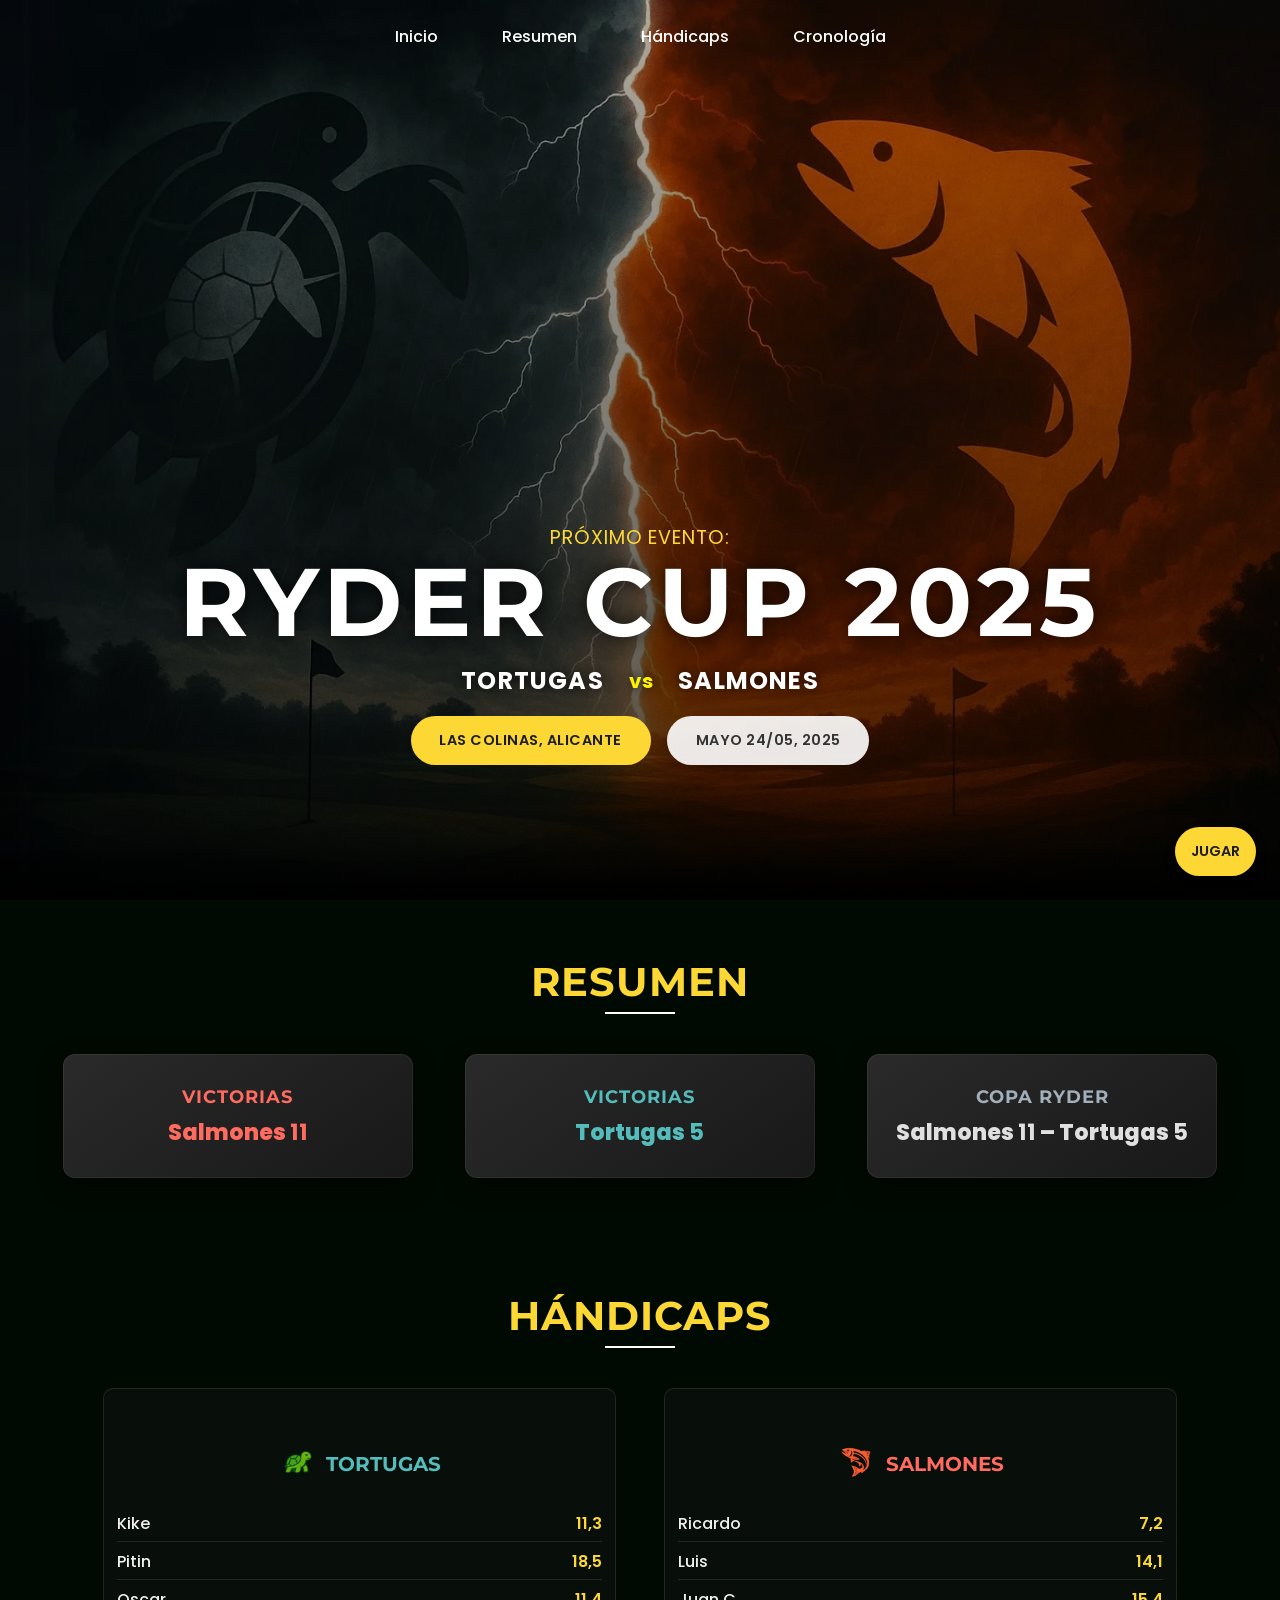
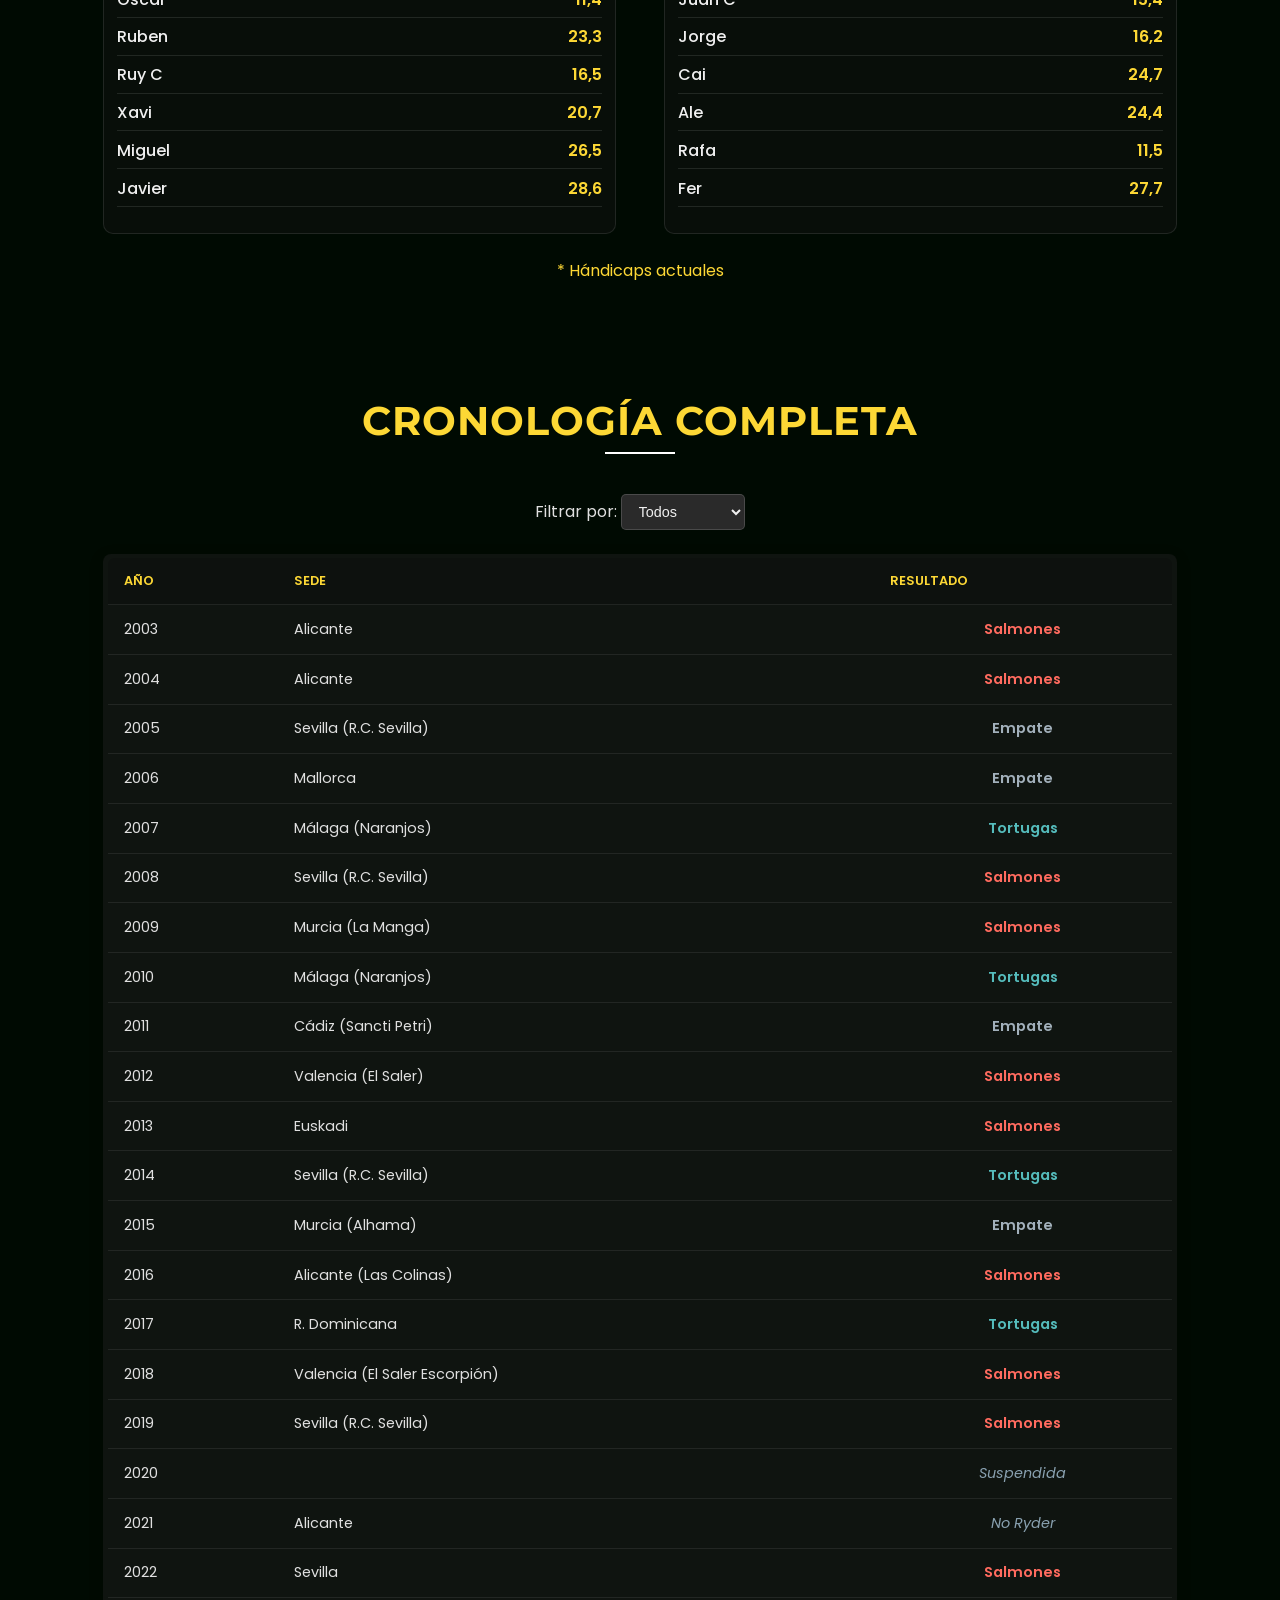
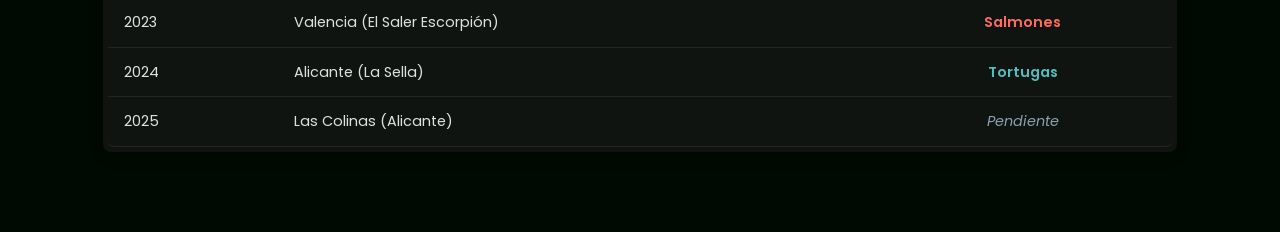
==== index.html @ e22066de "2" ====
<!DOCTYPE html>
<html lang="es">
<head>
  <meta charset="UTF-8" />
  <meta name="viewport" content="width=device-width, initial-scale=1" />
  <title>XX Ryder Cup: Tortugas vs Salmones</title>
  <link href="https://fonts.googleapis.com/css2?family=Montserrat:wght@400;600;800&family=Poppins:wght@300;500&display=swap" rel="stylesheet"/>
  <link rel="stylesheet" href="style.css" />
  <!-- favicon normal -->
<link rel="icon" href="./app/logocomp.webp" type="image/png" />
  <!-- favicon retina -->
  <link rel="apple-touch-icon" sizes="180x180" href="./app/logocomp.webp">
  <link rel="icon" type="image/png" sizes="32x32" href="./app/logocomp.webp">
  <link rel="icon" type="image/png" sizes="16x16" href="./app/logocomp.webp">
  <link rel="manifest" href="/site.webmanifest">
  <link rel="mask-icon" href="/safari-pinned-tab.svg" color="#5bbad5">
  <meta name="msapplication-TileColor" content="#da532c">
  <meta name="theme-color" content="#ffffff">
</head>
<body>

  <!-- Navegación -->
  <nav class="site-nav transparent">
    <ul>
      <li><a href="#hero">Inicio</a></li>
      <li><a href="#summary">Resumen</a></li>
      <li><a href="#hcp">Hándicaps</a></li>
      <li><a href="#timeline">Cronología</a></li>
    </ul>
  </nav>

  <!-- Hero: Próximo Evento -->
  <section id="hero" class="hero bg-versus">
    <div class="hero-content">

      <p class="subtitle">
        Próximo evento:
      </p>
      <h1 class="hero-title">Ryder Cup 2025</h1>
      <p class="subtitle">
        <span class="team-label tortuga">
          Tortugas
        </span>
        <span class="vs">vs</span>
        <span class="team-label salmon">
          Salmones
        </span>
      </p>
            <div class="hero-buttons">
        <a  class="btn location">Las Colinas, Alicante</a>
        <a  class="btn date-btn">Mayo 24/05, 2025</a>
      </div>

    </div>
  </section>

  <main>
    <!-- Resumen -->
    <section id="summary" class="panel reveal">
      <div class="container">
        <h2>Resumen</h2>
        <div class="grid-4">
          <div class="card salmon">
            <h3>Victorias</h3>
            <p>Salmones <strong>11</strong></p>
          </div>
          <div class="card tortuga">
            <h3>Victorias</h3>
            <p>Tortugas <strong>5</strong></p>
          </div>
          <div class="card neutral">
            <h3>Copa Ryder</h3>
            <p>Salmones <strong>11</strong> – Tortugas <strong>5</strong></p>
          </div>
        </div>
      </div>
    </section>

   <!-- Hándicaps -->
<section id="hcp" class="panel reveal">
  <div class="container">
    <h2>Hándicaps</h2>
    <div class="hero-columns">
      
      <!-- Columna Tortugas -->
      <div class="column">
        <div class="team-header">
      
          <img src="tortuga.webp" alt="Tortugas" class="team-icon" />
          <h3 class="team-name tortuga">Tortugas</h3>
      
        </div>
        <ul>
          <li><span>Kike</span><span>11,3</span></li>
          <li><span>Pitin</span><span>18,5</span></li>
          <li><span>Oscar</span><span>11,4</span></li>
          <li><span>Ruben</span><span>23,3</span></li>
          <li><span>Ruy C</span><span>16,5</span></li>
          <li><span>Xavi</span><span>20,7</span></li>
          <li><span>Miguel</span><span>26,5</span></li>
          <li><span>Javier</span><span>28,6</span></li>
        </ul>
      </div>

      <!-- Columna Salmones -->
      <div class="column">
        <div class="team-header">
        
          <img src="salmon.webp" alt="Salmones" class="team-icon" />
          <h3 class="team-name salmon">Salmones</h3>
         
        </div>
        <ul>
          <li><span>Ricardo</span><span>7,2</span></li>
          <li><span>Luis</span><span>14,1</span></li>
          <li><span>Juan C</span><span>15,4</span></li>
          <li><span>Jorge</span><span>16,2</span></li>
          <li><span>Cai</span><span>24,7</span></li>
          <li><span>Ale</span><span>24,4</span></li>
          <li><span>Rafa</span><span>11,5</span></li>
          <li><span>Fer</span><span>27,7</span></li>
        </ul>
      </div>

    </div>
    <p class="hcp-note">* Hándicaps actuales</p>
  </div>
</section>


    <!-- Cronología -->
    <section id="timeline" class="panel reveal">
      <div class="container">
        <h2>Cronología Completa</h2>
        <div class="filter">
          <label>Filtrar por:
            <select id="filterSelect">
              <option value="all">Todos</option>
              <option value="Salmones">Salmones</option>
              <option value="Tortugas">Tortugas</option>
              <option value="Empate">Empate</option>
              <option value="Suspendida">Suspendida</option>
              <option value="No Ryder">No Ryder</option>
            </select>
          </label>
        </div>
        <div class="table-wrapper">
          <table>
            <thead>
              <tr><th>Año</th><th>Sede</th><th>Resultado</th></tr>
            </thead>
            <tbody>
              <tr data-resultado="Salmones"><td data-label="Año">2003</td><td data-label="Sede">Alicante</td><td data-label="Resultado" class="resultado-salmones">Salmones</td></tr>
              <tr data-resultado="Salmones"><td data-label="Año">2004</td><td data-label="Sede">Alicante</td><td data-label="Resultado" class="resultado-salmones">Salmones</td></tr>
              <tr data-resultado="Empate"><td data-label="Año">2005</td><td data-label="Sede">Sevilla (R.C. Sevilla)</td><td data-label="Resultado" class="resultado-empate">Empate</td></tr>
              <tr data-resultado="Empate"><td data-label="Año">2006</td><td data-label="Sede">Mallorca</td><td data-label="Resultado" class="resultado-empate">Empate</td></tr>
              <tr data-resultado="Tortugas"><td data-label="Año">2007</td><td data-label="Sede">Málaga (Naranjos)</td><td data-label="Resultado" class="resultado-tortugas">Tortugas</td></tr>
              <tr data-resultado="Salmones"><td data-label="Año">2008</td><td data-label="Sede">Sevilla (R.C. Sevilla)</td><td data-label="Resultado" class="resultado-salmones">Salmones</td></tr>
              <tr data-resultado="Salmones"><td data-label="Año">2009</td><td data-label="Sede">Murcia (La Manga)</td><td data-label="Resultado" class="resultado-salmones">Salmones</td></tr>
              <tr data-resultado="Tortugas"><td data-label="Año">2010</td><td data-label="Sede">Málaga (Naranjos)</td><td data-label="Resultado" class="resultado-tortugas">Tortugas</td></tr>
              <tr data-resultado="Empate"><td data-label="Año">2011</td><td data-label="Sede">Cádiz (Sancti Petri)</td><td data-label="Resultado" class="resultado-empate">Empate</td></tr>
              <tr data-resultado="Salmones"><td data-label="Año">2012</td><td data-label="Sede">Valencia (El Saler)</td><td data-label="Resultado" class="resultado-salmones">Salmones</td></tr>
              <tr data-resultado="Salmones"><td data-label="Año">2013</td><td data-label="Sede">Euskadi</td><td data-label="Resultado" class="resultado-salmones">Salmones</td></tr>
              <tr data-resultado="Tortugas"><td data-label="Año">2014</td><td data-label="Sede">Sevilla (R.C. Sevilla)</td><td data-label="Resultado" class="resultado-tortugas">Tortugas</td></tr>
              <tr data-resultado="Empate"><td data-label="Año">2015</td><td data-label="Sede">Murcia (Alhama)</td><td data-label="Resultado" class="resultado-empate">Empate</td></tr>
              <tr data-resultado="Salmones"><td data-label="Año">2016</td><td data-label="Sede">Alicante (Las Colinas)</td><td data-label="Resultado" class="resultado-salmones">Salmones</td></tr>
              <tr data-resultado="Tortugas"><td data-label="Año">2017</td><td data-label="Sede">R. Dominicana</td><td data-label="Resultado" class="resultado-tortugas">Tortugas</td></tr>
              <tr data-resultado="Salmones"><td data-label="Año">2018</td><td data-label="Sede">Valencia (El Saler Escorpión)</td><td data-label="Resultado" class="resultado-salmones">Salmones</td></tr>
              <tr data-resultado="Salmones"><td data-label="Año">2019</td><td data-label="Sede">Sevilla (R.C. Sevilla)</td><td data-label="Resultado" class="resultado-salmones">Salmones</td></tr>
              <tr data-resultado="Suspendida"><td data-label="Año">2020</td><td data-label="Sede"></td><td data-label="Resultado" class="resultado-suspendida">Suspendida</td></tr>
              <tr data-resultado="No Ryder"><td data-label="Año">2021</td><td data-label="Sede">Alicante</td><td data-label="Resultado" class="resultado-no-ryder">No Ryder</td></tr>
              <tr data-resultado="Salmones"><td data-label="Año">2022</td><td data-label="Sede">Sevilla</td><td data-label="Resultado" class="resultado-salmones">Salmones</td></tr>
              <tr data-resultado="Salmones"><td data-label="Año">2023</td><td data-label="Sede">Valencia (El Saler Escorpión)</td><td data-label="Resultado" class="resultado-salmones">Salmones</td></tr>
              <tr data-resultado="Tortugas"><td data-label="Año">2024</td><td data-label="Sede">Alicante (La Sella)</td><td data-label="Resultado" class="resultado-tortugas">Tortugas</td></tr>
              <tr data-resultado="Pendiente"><td data-label="Año">2025</td><td data-label="Sede">Las Colinas (Alicante)</td><td data-label="Resultado" class="resultado-pendiente"><em>Pendiente</em></td></tr>
            </tbody>
          </table>
        </div>
      </div>
    </section>
  </main>


    <!-- Botón flotante -->
    <a href="./app/index.html" class="floating-btn">Jugar</a>


  <script>
    // Navigation transparency on scroll
    const nav = document.querySelector('.site-nav');
    const heroSection = document.querySelector('#hero');
    let heroHeight = heroSection ? heroSection.offsetHeight : 300;

    function updateNavTransparency() {
      if (heroSection) {
        heroHeight = heroSection.offsetHeight;
      }
      if (window.scrollY > heroHeight * 0.1) {
        nav.classList.remove('transparent');
      } else {
        nav.classList.add('transparent');
      }
    }
    window.addEventListener('scroll', updateNavTransparency);
    window.addEventListener('resize', () => {
      if (heroSection) heroHeight = heroSection.offsetHeight;
      updateNavTransparency();
    });
    document.addEventListener('DOMContentLoaded', updateNavTransparency);

    // Basic Table Filter
    const filterSelect = document.getElementById('filterSelect');
    const tableRows = document.querySelectorAll('#timeline tbody tr');
    if (filterSelect) {
      filterSelect.addEventListener('change', function() {
        const selectedValue = this.value;
        tableRows.forEach(row => {
          const resultadoCell = row.querySelector('td[data-label="Resultado"]');
          if (resultadoCell) {
            const cellText = resultadoCell.textContent.trim();
            if (selectedValue === 'all' || cellText.includes(selectedValue) || (selectedValue === "No Ryder" && cellText === "No Ryder")) {
              row.style.display = '';
            } else {
              row.style.display = 'none';
            }
          }
        });
      });
    }

    // Reveal on scroll (simple version)
    const reveals = document.querySelectorAll('.reveal');
    const revealObserver = new IntersectionObserver((entries) => {
      entries.forEach(entry => {
        if (entry.isIntersecting) {
          entry.target.classList.add('visible');
        }
      });
    }, { threshold: 0.1 });
    reveals.forEach(el => revealObserver.observe(el));
  </script>
</body>
</html>
---- style.css ----
/* ================= Reset & Tipografías ================= */
* {
  margin: 0;
  padding: 0;
  box-sizing: border-box;
}
body {
  font-family: 'Poppins', sans-serif;
  color: #e0e0e0;
  background: #000a02;
  line-height: 1.6;
}
h1, h2, h3, h4, h5, h6 {
  font-family: 'Montserrat', sans-serif;
  color: #fff;
  line-height: 1.3;
}
a {
  color: #fdd835;
  text-decoration: none;
}
a:hover {
  color: #ffee58;
}

/* ================= Navegación ================= */
.site-nav {
  position: fixed;
  top: 0;
  left: 0;
  width: 100%;
  z-index: 1000;
  transition: background 0.3s ease, backdrop-filter 0.3s ease, box-shadow 0.3s ease;
}
.site-nav.transparent {
  background: transparent !important;
  backdrop-filter: none;
  box-shadow: none;
}
.site-nav:not(.transparent) {
  background: rgba(20,20,20,0.8);
  backdrop-filter: blur(10px);
  box-shadow: 0 3px 12px rgba(0,0,0,0.35);
}
.site-nav ul {
  display: flex;
  justify-content: center;
  gap: 4rem;             /* increased gap for breathing room */
  padding: 1.5rem ;       /* a bit more vertical padding */
  list-style: none;
  margin: 0;
}
.site-nav a {
  position: relative;
  color: #fff;           /* white text by default */
  font-weight: 500;
  font-size: 1rem;       /* slightly larger for readability */
  padding: 0.6rem 0;     /* more tappable area */
  transition: color 0.2s;
}
.site-nav a::after {
  content: '';
  position: absolute;
  left: 50%;
  bottom: -4px;
  width: 0;
  height: 3px;           /* slightly thicker underline */
  background: #fdd835;
  transition: width 0.3s ease, left 0.3s ease;
  transform: translateX(-50%);
}
.site-nav a:hover {
  color: #fdd835;        /* yellow on hover */
}
.site-nav a:hover::after {
  width: 80%;            /* underlines most of the word, not edge-to-edge */
  left: 50%;
}

/* ================= Responsive ================= */
@media (max-width: 768px) {
  .site-nav ul {
    gap: 2rem;           /* reduce gap on smaller screens */
  }
  .site-nav a {
    font-size: 0.9rem;
    padding: 0.5rem 0;
  }
}
@media (max-width: 480px) {
  .site-nav ul {
    flex-direction: row;
    padding: 18px 20px;  
    justify-content: space-between;
  }
  .site-nav a {
    font-size: 0.85rem;
    padding: 0.8rem 0;   /* extra tap area on phone */
  }
}


/* ================= HERO ================= */
.hero.bg-versus {
  position: relative;
  width: 100%;
  height: 100vh;
  padding: 60px 0.5rem 2rem;
  background-image:
    linear-gradient(to bottom, rgba(0,0,0,0.3) 0%, rgba(0,0,0,0.7) 100%),
    url('1.webp');
  background-size: cover;
  background-position: center;
  background-attachment: fixed;
  display: flex;
  flex-direction: column;
  align-items: center;
  justify-content: center;
  text-align: center;
  overflow: hidden;
}
.hero.bg-versus::after {
  content: '';
  position: absolute;
  bottom: 0; left: 0;
  width: 100%; height: 70px;
  background: linear-gradient(to bottom, rgba(0,0,0,0) 20%, rgba(0,0,0,1) 100%);
  pointer-events: none;
  z-index: 1;
}
@media (max-width: 768px) {
  .hero.bg-versus {
    background-image:
      linear-gradient(to bottom, rgba(0,0,0,0.6) 0%, rgba(0,0,0,0.45) 100%),
      url('2.webp');
    background-attachment: scroll;
  }
}
.hero-content {
  position: relative;
  z-index: 2;
  max-width: 1000px;
  width: 100%;
  display: flex;
  flex-direction: column;
  align-items: center;
}
/* "Próximo evento" */
.hero-content > .subtitle:first-of-type {
  font-size: clamp(1rem, 2.5vw, 1.2rem);
  color: #fdd835;
  text-transform: uppercase;
  letter-spacing: 0.05em;
}
/* Título principal */
.hero-title {
  font-size: clamp(2.5rem, 8vw, 6rem);
  line-height: 1;
  text-transform: uppercase;
  letter-spacing: 0.05em;
  margin-bottom: 0.75rem;
  text-shadow: 0 0 20px rgba(0,0,0,0.8);
}
/* Subtítulo de equipos */
.hero-content .subtitle:not(:first-of-type) {
  font-size: clamp(1.2rem, 4vw, 2.2rem);

  text-shadow: 0 0 10px rgba(0,0,0,0.7);
}
.subtitle .vs {
  color: #fdd835;
  font-weight: 700;
  margin: 0 0.3em;
}

/* Botones */
.hero-buttons {
  display: flex;
  gap: 1rem;
  justify-content: center;
  margin-top: 1rem;
  flex-wrap: wrap;
}
.hero-buttons .btn {
  padding: 0.8rem 1.8rem;
  border-radius: 30px;
  font-weight: 600;
  font-size: clamp(0.8rem, 2vw, 0.9rem);
  text-transform: uppercase;
  letter-spacing: 0.5px;
  text-decoration: none;
  transition: transform 0.2s ease, box-shadow 0.2s ease;
}
.hero-buttons .btn.location {
  background: #fdd835;
  color: #1c1c1c;
}
.hero-buttons .btn.date-btn {
  background: rgba(255,255,255,0.9);
  color: #333;
}
.hero-buttons .btn:hover {
  transform: translateY(-4px);
  box-shadow: 0 6px 15px rgba(0,0,0,0.25);
}

/* ================= PANEL & CONTENEDORES ================= */
.panel {
  padding: 3.5rem 0;
}
.panel:last-child {
  padding-bottom: 5rem;
}
.container {
  max-width: 1100px;
  margin: 0 auto;
  padding: 0 0.8rem;
}
.reveal {
  opacity: 0;
  transform: translateY(40px);
  transition: opacity 0.9s ease-out, transform 0.9s ease-out;
}
.reveal.visible {
  opacity: 1;
  transform: none;
}
.panel h2 {
  text-align: center;
  font-size: clamp(1.8rem,5vw,2.5rem);
  margin-bottom: 2.5rem;
  text-transform: uppercase;
  letter-spacing: 1px;
  color: #fdd835;
  position: relative;
  padding-bottom: 0.4rem;
}
.panel h2::after {
  content: '';
  position: absolute;
  left: 50%; bottom: 0;
  width: 70px; height: 2px;
  background: #fff;
  transform: translateX(-50%);
}

/* ================= Resumen (summary) ================= */
#summary .container {
  max-width: 1200px;
  margin: 0 auto;
  padding: 0 0.8rem;
}

.grid-4 {
  display: grid;
  /* force exactly 3 columns on desktop */
  grid-template-columns: repeat(3, minmax(250px, 1fr));
  gap: 2rem; /* more breathing room */
  justify-items: center; /* center cards if extra space */
}

.card {
  background: linear-gradient(145deg, #2a2a2a 0%, #181818 100%);
  padding: 2rem 1.5rem;
  border-radius: 12px;
  text-align: center;
  box-shadow:
    0 8px 24px rgba(0,0,0,0.4),
    inset 0 0 0 1px rgba(255,255,255,0.06);
  transition: transform 0.25s ease, box-shadow 0.25s ease;
  width: 100%;
  max-width: 350px;
}

.card:hover {
  transform: translateY(-8px) scale(1.02);
  box-shadow:
    0 12px 36px rgba(0,0,0,0.5),
    inset 0 0 0 1px rgba(255,255,255,0.1);
}

.card h3 {
  font-size: 1.1rem;
  margin-bottom: 0.6rem;
  text-transform: uppercase;
  letter-spacing: 1px;
  font-weight: 700;
}

.card p {
  font-size: 1.4rem;
  font-weight: 800;
  line-height: 1.2;
  margin: 0;
}

/* Colores por equipo */
.card.salmon h3,
.card.salmon p {
  color: #ff6b5f;
}

.card.tortuga h3,
.card.tortuga p {
  color: #55bcbc;
}

.card.neutral h3 {
  color: #a2b0bb;
}

.card.defend h3,
.card.defend p strong {
  color: #fdd835;
}

/* Responsive: collapse to one column on narrow screens */
@media (max-width: 768px) {
  .grid-4 {
    grid-template-columns: 1fr;
    gap: 1.5rem;
  }
}

/* ================= Hándicaps ================= */
.hero-columns {
  display: flex;
  justify-content: center;
  gap: clamp(1.5rem,4vw,3rem);
  flex-wrap: wrap;
}
.column {
  flex: 1;
  min-width: 180px;
  background: rgba(20,20,20,0.4);
  border: 1px solid rgba(255,255,255,0.1);
  border-radius: 10px;
  padding: 1.2rem 0.8rem;
}
.team-icon {
  display: block;
  margin: 0 auto 0.8rem;
  width: clamp(50px,10vw,70px);
  filter: drop-shadow(2px 2px 6px rgba(0,0,0,0.6));
}
.column ul { list-style: none; }
.column ul li {
  display: flex;
  justify-content: space-between;
  border-bottom: 1px solid rgba(255,255,255,0.1);
  padding-bottom: 0.3rem;
  margin: 0.4rem 0;
}
.column ul li:first-child { margin-top: 0; }
.column ul li span:first-child { color: #f0f0f0; font-weight: 500; }
.column ul li span:last-child { color: #fdd835; font-weight: 600; }
.column ul li sup { color: #fdd835; font-weight: 700; margin-left: 0.2em; }
.hcp-note {
  text-align: center;
  color: #fdd835;
  margin-top: 1.5rem;
}

/* ================= Cronología ================= */
.filter {
  text-align: center;
  margin-bottom: 1.5rem;
}
.filter select {
  padding: 0.5rem 0.8rem;
  border-radius: 5px;
  border: 1px solid rgba(255,255,255,0.15);
  background: #2a2a2a;
  color: #f0f0f0;
  font-size: 0.9rem;
}
.table-wrapper {
  overflow-x: auto;
  background: rgba(30,30,30,0.5);
  padding: 0.3rem;
  border-radius: 8px;
  box-shadow: 0 4px 15px rgba(0,0,0,0.15);
}
table {
  width: 100%;
  border-collapse: separate;
  border-spacing: 0;
  min-width: 600px;
}
th, td {
  padding: 0.8rem 1rem;
  border-bottom: 1px solid rgba(255,255,255,0.08);
  text-align: left;
  font-size: 0.9rem;
}
thead tr { background: rgba(0,0,0,0.15); }
th {
  color: #fdd835;
  text-transform: uppercase;
  font-weight: 600;
  font-size: 0.8rem;
}
th:first-child { border-top-left-radius: 6px; }
th:last-child  { border-top-right-radius: 6px; }
tbody tr:hover { background: rgba(255,255,255,0.06); }
tbody tr:last-child td:first-child  { border-bottom-left-radius: 6px; }
tbody tr:last-child td:last-child   { border-bottom-right-radius: 6px; }

/* Resultado por color */
.resultado-salmones  { color: #ff6b5f; font-weight:600; text-align:center; }
.resultado-tortugas  { color: #55bcbc; font-weight:600; text-align:center; }
.resultado-empate    { color: #a2b0bb; font-weight:600; text-align:center; }
.resultado-suspendida,
.resultado-no-ryder,
.resultado-pendiente { color: #89a1b0; font-style:italic; text-align:center; }

/* ================= Responsive ================= */
@media (max-width: 992px) {
  .column           { flex: 0 0 calc(50% - 1rem); }
  .grid-4           { grid-template-columns: repeat(auto-fit,minmax(180px,1fr)); }
  table             { min-width: 100%; }
  th, td            { padding: 0.6rem 0.8rem; font-size:0.85rem; }
}
@media (max-width: 768px) {
  .site-nav ul      { gap: 0.5rem; }
  .hero-title       { font-size: clamp(2rem,10vw,5rem); }
  .hero-content > .subtitle:first-of-type { font-size:0.8rem; }
  .hero-columns     { flex-direction: column; gap:1.2rem; max-width:380px; }
  .column           { width:100%; }
  .hero-buttons     { flex-direction: column; gap:0.7rem; max-width:380px; }
  .hero-buttons .btn{ width:100%; }
  /* Móvil: tabla apilada */
  thead             { display: none; }
  table, tbody, tr, td { display: block; width: 100%; }
  tr                { margin-bottom:0.8rem; padding:0.4rem; background:rgba(30,30,30,0.7); }
  td {
    position: relative;
    padding-left: 45%;
    text-align: right;
  }
  td::before {
    content: attr(data-label);
    position: absolute;
    left: 0.5rem;
    width: 40%;
    font-weight: 600;
    color: #fdd835;
    text-align: left;
  }
}
@media (max-width: 576px) {
  .panel { padding: 2.5rem 0; }
  .grid-4 { gap: 1rem; }
  .card h3 { font-size: 0.9rem; }
  .card p { font-size: 1.5rem; }
  .column ul li { font-size: 0.85rem; }
  .hero-buttons .btn { font-size: 0.75rem; padding:0.7rem 1rem;}
}


/* Responsive: una columna en móvil/tablet */
@media (max-width: 768px) {
  .grid-4 {
    grid-template-columns: 1fr !important;
    gap: 1.5rem;
  }
}


@media (max-width: 480px) {
  .grid-4 {
    grid-template-columns: 1fr;
    gap: 1rem;
  }
}
@media (max-width: 360px) {
  .grid-4 {
    grid-template-columns: 1fr;
    gap: 0.5rem;
  }
}






/* ====== Hándicaps: encabezado de equipo (centrado en desktop) ====== */
.team-header {
  display: flex;
  align-items: center;
  justify-content: center;   /* antes era left */
  gap: 0.5rem;
  margin: 1.5rem auto 1rem;   /* centrado y espacio arriba/abajo */
  width: fit-content;         /* ajusta el ancho al contenido */
}
.team-header .team-icon {
  width: 40px;
  height: auto;
  filter: none;
  padding-top: 10px;
}
.team-name {
  font-family: 'Montserrat', sans-serif;
  font-size: 1.25rem;
  text-transform: uppercase;
  font-weight: 700;
  margin: 0;
}
.team-name.tortuga { color: #55bcbc; }
.team-name.salmon  { color: #ff6b5f; }

/* ====== Responsive (sigue igual) ====== */
@media (max-width: 768px) {
  .team-header {
    flex-direction: column;
    gap: 0.25rem;
    margin: 1rem auto 0.5rem;
  }
  .team-name {
    font-size: 1.1rem;
  }
  .team-header .team-icon {
    width: 45px;
  }
  .card p {
    font-size: 1.1rem;
    font-weight: 800;
    line-height: 1.2;
    margin: 0;
  }
}



/* ====== Logos junto al nombre en el subtítulo ====== */
.subtitle {
  display: flex;
  align-items: center;
  justify-content: center;
  flex-wrap: wrap;
  
}

.team-label {
  display: inline-flex;
  align-items: center;
  font-weight: 700;
  text-transform: uppercase;
  font-size: clamp(1rem, 2vw, 1.5rem);
  color: #e0e0e0;

}

.subtitle-icon {
  width: 2.5rem;
  height: auto;
  margin: 0 .4rem;
  vertical-align: middle;
}

/* Aumentar ligeramente el vs */
.subtitle .vs {
  font-size: clamp(1rem, 2vw, 1.25rem);
  color: #fff200;
  font-weight: 700;
}

/* Responsive: un poco más grande en móvil */
@media (max-width: 480px) {
  .subtitle {
    margin-bottom: 5px;
  }
  .subtitle-icon {
    width: 2rem;
    margin: 0 .3rem;
  }
  .subtitle .vs {
    font-size: 1rem;
  }
}




  .hero-content {
    /* Empuja el contenido hacia abajo un 50% de la altura del viewport */
    margin-top: 40vh;
    /* Asegura que el texto quede siempre centrado horizontalmente */
    display: flex;
    flex-direction: column;
    align-items: center;
  }
/* ================= HERO: desplazar contenido en móvil ================= */
@media (max-width: 768px) {
  .hero-content {
    /* Empuja el contenido hacia abajo un 50% de la altura del viewport */
    margin-top: 30vh;
    /* Asegura que el texto quede siempre centrado horizontalmente */
    display: flex;
    flex-direction: column;
    align-items: center;
  }
}


/* ================= Subtítulo de equipos en blanco y más espaciado ================= */
.hero-content .subtitle:not(:first-of-type) .team-label {
  color: #ffffff !important;      /* fuerza blanco puro */
  margin: 0 1.2rem;               /* aumenta el espacio horizontal */
}

/* Si usas el icono junto al label, también aseguramos que el icono no cambie */
.hero-content .subtitle:not(:first-of-type) .subtitle-icon {
  filter: brightness(0) invert(1); /* hace que el icono se vea bien sobre fondo oscuro */
}

/* Ajuste extra de kerning para que se lean mejor */
.hero-content .subtitle:not(:first-of-type) .team-label {
  letter-spacing: 0.05em;
  font-weight: 700;
}



/* Botón flotante siempre visible */
.floating-btn {
  position: fixed;
  right: 1.5rem;
  bottom: 1.5rem;
  background-color: #fdd835;
  color: #1c1c1c;
  padding: 0.8rem 1rem;
  border-radius: 50px;
  font-weight: 600;
  text-transform: uppercase;
  font-size: 0.9rem;
  text-decoration: none;
  box-shadow: 0 4px 12px rgba(0,0,0,0.3);
  transition: transform 0.2s ease, box-shadow 0.2s ease;
  z-index: 2000;
}

.floating-btn:hover {
  transform: translateY(-3px);
  box-shadow: 0 6px 18px rgba(0,0,0,0.35);
}
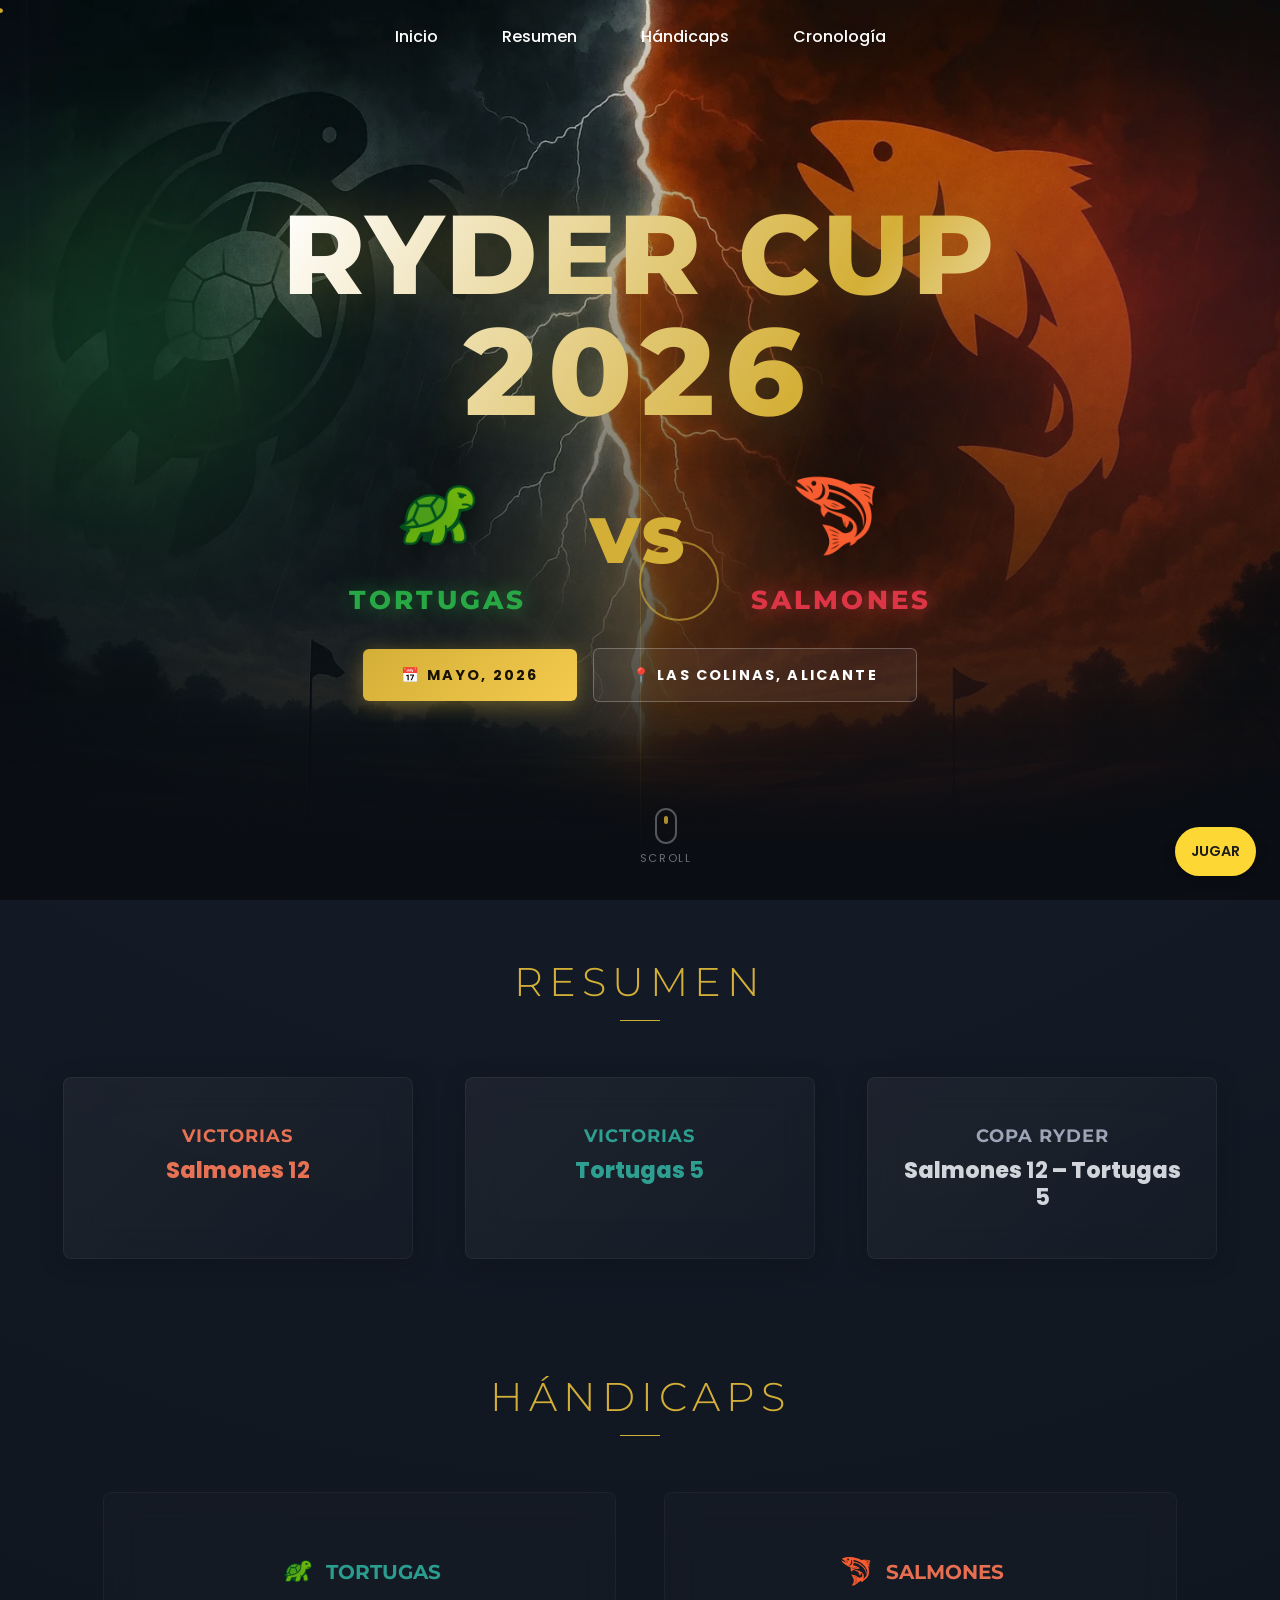
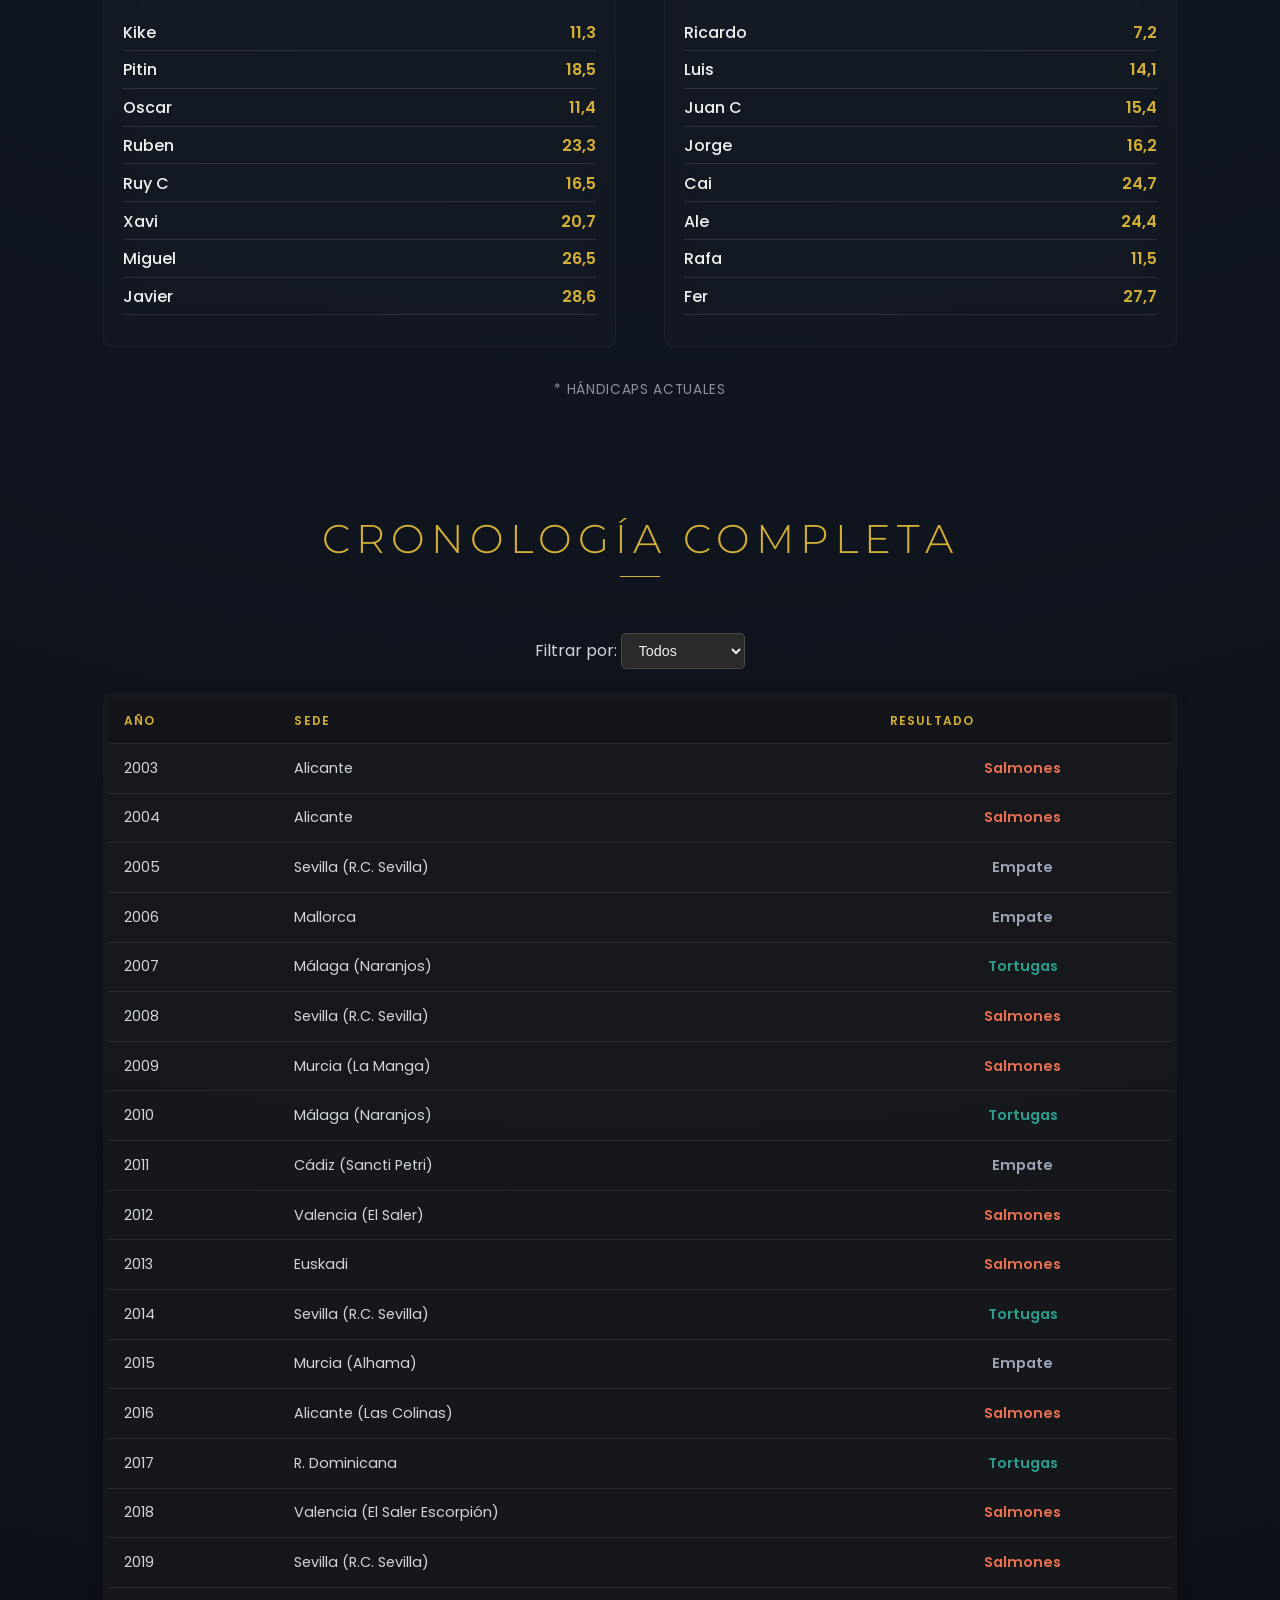
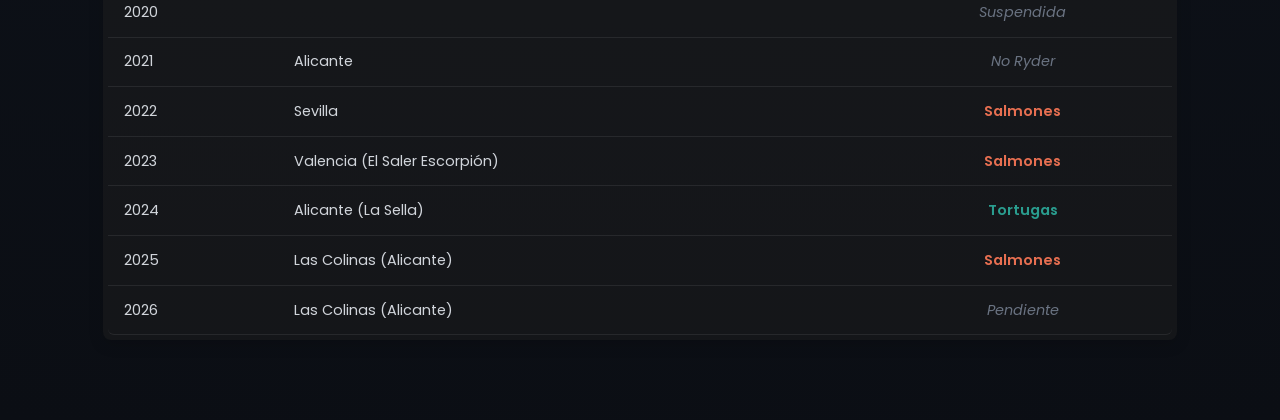
==== commit 705dfee9: "2" ====
--- a/index.html
+++ b/index.html
@@ -31,27 +31,57 @@
 
   <!-- Hero: Próximo Evento -->
   <section id="hero" class="hero bg-versus">
+
+    <!-- Partículas de fondo -->
+    <canvas id="heroParticles"></canvas>
+
+    <!-- Destellos de luz (orbs) -->
+    <div class="hero-orb orb-green"></div>
+    <div class="hero-orb orb-red"></div>
+    <div class="hero-orb orb-gold"></div>
+
+    <!-- Línea central animada -->
+    <div class="hero-center-line"></div>
+
     <div class="hero-content">
 
-      <p class="subtitle">
-        Próximo evento:
-      </p>
-      <h1 class="hero-title">Ryder Cup 2025</h1>
-      <p class="subtitle">
-        <span class="team-label tortuga">
-          Tortugas
-        </span>
-        <span class="vs">vs</span>
-        <span class="team-label salmon">
-          Salmones
-        </span>
-      </p>
-            <div class="hero-buttons">
-        <a  class="btn location">Las Colinas, Alicante</a>
-        <a  class="btn date-btn">Mayo 24/05, 2025</a>
+      <!-- Título principal -->
+      <h1 class="hero-title anim-zoom-in" style="--delay:0.3s">Ryder Cup<br><span class="hero-year">2026</span></h1>
+
+      <!-- Equipos -->
+      <div class="hero-teams anim-fade-up" style="--delay:0.9s">
+        <div class="hero-team hero-team--tortugas">
+          <img src="tortuga.webp" alt="Tortugas" class="hero-team-logo">
+          <span class="hero-team-name">Tortugas</span>
+        </div>
+
+        <div class="hero-vs-wrap">
+          <span class="hero-vs">VS</span>
+          <div class="hero-vs-rings"></div>
+        </div>
+
+        <div class="hero-team hero-team--salmones">
+          <img src="salmon.webp" alt="Salmones" class="hero-team-logo">
+          <span class="hero-team-name">Salmones</span>
+        </div>
+      </div>
+
+      <!-- Botones -->
+      <div class="hero-buttons anim-fade-up" style="--delay:1.1s">
+        <a class="btn location-btn">&#128197; Mayo, 2026</a>
+        <a class="btn date-btn">&#128205; Las Colinas, Alicante</a>
       </div>
 
     </div>
+
+    <!-- Scroll indicator -->
+    <div class="hero-scroll-cue anim-fade-up" style="--delay:1.5s;">
+      <div class="hero-scroll-mouse">
+        <div class="hero-scroll-wheel"></div>
+      </div>
+      <span>Scroll</span>
+    </div>
+
   </section>
 
   <main>
@@ -62,7 +92,7 @@
         <div class="grid-4">
           <div class="card salmon">
             <h3>Victorias</h3>
-            <p>Salmones <strong>11</strong></p>
+            <p>Salmones <strong>12</strong></p>
           </div>
           <div class="card tortuga">
             <h3>Victorias</h3>
@@ -70,7 +100,7 @@
           </div>
           <div class="card neutral">
             <h3>Copa Ryder</h3>
-            <p>Salmones <strong>11</strong> – Tortugas <strong>5</strong></p>
+            <p>Salmones <strong>12</strong> – Tortugas <strong>5</strong></p>
           </div>
         </div>
       </div>
@@ -172,7 +202,8 @@
               <tr data-resultado="Salmones"><td data-label="Año">2022</td><td data-label="Sede">Sevilla</td><td data-label="Resultado" class="resultado-salmones">Salmones</td></tr>
               <tr data-resultado="Salmones"><td data-label="Año">2023</td><td data-label="Sede">Valencia (El Saler Escorpión)</td><td data-label="Resultado" class="resultado-salmones">Salmones</td></tr>
               <tr data-resultado="Tortugas"><td data-label="Año">2024</td><td data-label="Sede">Alicante (La Sella)</td><td data-label="Resultado" class="resultado-tortugas">Tortugas</td></tr>
-              <tr data-resultado="Pendiente"><td data-label="Año">2025</td><td data-label="Sede">Las Colinas (Alicante)</td><td data-label="Resultado" class="resultado-pendiente"><em>Pendiente</em></td></tr>
+              <tr data-resultado="Salmones"><td data-label="Año">2025</td><td data-label="Sede">Las Colinas (Alicante)</td><td data-label="Resultado" class="resultado-salmones">Salmones</td></tr>
+              <tr data-resultado="Pendiente"><td data-label="Año">2026</td><td data-label="Sede">Las Colinas (Alicante)</td><td data-label="Resultado" class="resultado-pendiente"><em>Pendiente</em></td></tr>
             </tbody>
           </table>
         </div>
@@ -186,6 +217,7 @@
 
 
   <script>
+
     // Navigation transparency on scroll
     const nav = document.querySelector('.site-nav');
     const heroSection = document.querySelector('#hero');
@@ -206,6 +238,7 @@
       if (heroSection) heroHeight = heroSection.offsetHeight;
       updateNavTransparency();
     });
+
     document.addEventListener('DOMContentLoaded', updateNavTransparency);
 
     // Basic Table Filter
@@ -238,6 +271,65 @@
       });
     }, { threshold: 0.1 });
     reveals.forEach(el => revealObserver.observe(el));
+
+    // ========== HERO PARTICLES ==========
+    (function() {
+      const canvas = document.getElementById('heroParticles');
+      if (!canvas) return;
+      const ctx = canvas.getContext('2d');
+      let W, H, particles = [];
+
+      function resize() {
+        W = canvas.width = window.innerWidth;
+        H = canvas.height = window.innerHeight;
+      }
+      resize();
+      window.addEventListener('resize', resize);
+
+      const COLORS = [
+        'rgba(212,175,55,ALPHA)',
+      ];
+
+      function createParticle() {
+        const color = COLORS[0];
+        return {
+          x: Math.random() * W,
+          y: Math.random() * H,
+          r: Math.random() * 1.8 + 0.4,
+          alpha: Math.random() * 0.4 + 0.07,
+          vx: (Math.random() - 0.5) * 0.3,
+          vy: -(Math.random() * 0.5 + 0.1),
+          color,
+          twinkle: Math.random() * Math.PI * 2
+        };
+      }
+
+      for (let i = 0; i < 85; i++) particles.push(createParticle());
+
+      function draw() {
+        ctx.clearRect(0, 0, W, H);
+        particles.forEach((p, i) => {
+          p.twinkle += 0.03;
+          const a = p.alpha * (0.6 + 0.4 * Math.sin(p.twinkle));
+          ctx.beginPath();
+          ctx.arc(p.x, p.y, p.r, 0, Math.PI * 2);
+          ctx.fillStyle = p.color.replace('ALPHA', a.toFixed(2));
+          ctx.fill();
+
+          p.x += p.vx;
+          p.y += p.vy;
+
+          if (p.y < -10 || p.x < -10 || p.x > W + 10) {
+            particles[i] = createParticle();
+            particles[i].y = H + 10;
+          }
+        });
+        requestAnimationFrame(draw);
+      }
+      draw();
+    })();
+
+    // ========== (sin parallax de mouse) ==========
   </script>
 </body>
 </html>
@@ -245,3 +337,4 @@
 
 
 
+
--- a/style.css
+++ b/style.css
@@ -6,9 +6,12 @@
 }
 body {
   font-family: 'Poppins', sans-serif;
-  color: #e0e0e0;
-  background: #000a02;
+  color: #d1d5db;
+  background: #0b0e14;
+  background-image: radial-gradient(circle at 50% 0%, #151e2b 0%, #0b0e14 100%);
   line-height: 1.6;
+  min-height: 100vh;
+  -webkit-font-smoothing: antialiased;
 }
 h1, h2, h3, h4, h5, h6 {
   font-family: 'Montserrat', sans-serif;
@@ -16,11 +19,12 @@
   line-height: 1.3;
 }
 a {
-  color: #fdd835;
+  color: #D4AF37;
   text-decoration: none;
+  transition: color 0.2s ease;
 }
 a:hover {
-  color: #ffee58;
+  color: #f3ca4d;
 }
 
 /* ================= Navegación ================= */
@@ -38,9 +42,10 @@
   box-shadow: none;
 }
 .site-nav:not(.transparent) {
-  background: rgba(20,20,20,0.8);
-  backdrop-filter: blur(10px);
-  box-shadow: 0 3px 12px rgba(0,0,0,0.35);
+  background: rgba(11,14,20,0.85);
+  backdrop-filter: blur(16px);
+  box-shadow: 0 4px 20px rgba(0,0,0,0.4);
+  border-bottom: 1px solid rgba(255,255,255,0.05);
 }
 .site-nav ul {
   display: flex;
@@ -64,13 +69,13 @@
   left: 50%;
   bottom: -4px;
   width: 0;
-  height: 3px;           /* slightly thicker underline */
-  background: #fdd835;
+  height: 2px;
+  background: #D4AF37;
   transition: width 0.3s ease, left 0.3s ease;
   transform: translateX(-50%);
 }
 .site-nav a:hover {
-  color: #fdd835;        /* yellow on hover */
+  color: #D4AF37;        /* gold on hover */
 }
 .site-nav a:hover::after {
   width: 80%;            /* underlines most of the word, not edge-to-edge */
@@ -100,20 +105,77 @@
 }
 
 
+/* ================= HERO ANIMATIONS (KEYFRAMES) ================= */
+@keyframes fadeDown {
+  from { opacity: 0; transform: translateY(-30px); }
+  to   { opacity: 1; transform: translateY(0); }
+}
+@keyframes fadeUp {
+  from { opacity: 0; transform: translateY(40px); }
+  to   { opacity: 1; transform: translateY(0); }
+}
+@keyframes zoomIn {
+  from { opacity: 0; transform: scale(0.7); letter-spacing: 0.5em; }
+  to   { opacity: 1; transform: scale(1); letter-spacing: 0.02em; }
+}
+@keyframes orbFloat {
+  0%, 100% { transform: translateY(0) scale(1); }
+  50%       { transform: translateY(-30px) scale(1.08); }
+}
+@keyframes centerLineDraw {
+  from { transform: scaleY(0); opacity: 0; }
+  to   { transform: scaleY(1); opacity: 0.5; }
+}
+@keyframes vsPulse {
+  0%, 100% { transform: scale(1);   text-shadow: 0 0 20px rgba(212,175,55,0.6); }
+  50%       { transform: scale(1.08); text-shadow: 0 0 50px rgba(212,175,55,1), 0 0 80px rgba(212,175,55,0.4); }
+}
+@keyframes vsRing {
+  from { transform: translate(-50%,-50%) scale(0.8); opacity: 0.7; }
+  to   { transform: translate(-50%,-50%) scale(2.5); opacity: 0; }
+}
+@keyframes badgeDot {
+  0%, 100% { box-shadow: 0 0 0 0 rgba(212,175,55,0.7); }
+  70%       { box-shadow: 0 0 0 8px rgba(212,175,55,0); }
+}
+@keyframes scrollWheel {
+  0%   { top: 6px; opacity: 1; }
+  100% { top: 22px; opacity: 0; }
+}
+@keyframes teamLogoFloat {
+  0%, 100% { transform: translateY(0) rotate(-4deg); }
+  50%       { transform: translateY(-10px) rotate(-4deg); }
+}
+@keyframes teamLogoFloatR {
+  0%, 100% { transform: translateY(0) rotate(4deg); }
+  50%       { transform: translateY(-10px) rotate(4deg); }
+}
+@keyframes titleShine {
+  0%   { background-position: -200% center; }
+  100% { background-position: 200% center; }
+}
+
+/* Entrance helper classes */
+.anim-fade-down { opacity: 0; animation: fadeDown 0.9s cubic-bezier(0.22,1,0.36,1) forwards; animation-delay: var(--delay, 0s); }
+.anim-fade-up   { opacity: 0; animation: fadeUp  0.9s cubic-bezier(0.22,1,0.36,1) forwards; animation-delay: var(--delay, 0s); }
+.anim-zoom-in   { opacity: 0; animation: zoomIn  1.1s cubic-bezier(0.22,1,0.36,1) forwards; animation-delay: var(--delay, 0s); }
+
 /* ================= HERO ================= */
 .hero.bg-versus {
   position: relative;
   width: 100%;
   height: 100vh;
-  padding: 60px 0.5rem 2rem;
+  min-height: 600px;
   background-image:
-    linear-gradient(to bottom, rgba(0,0,0,0.3) 0%, rgba(0,0,0,0.7) 100%),
+    linear-gradient(to bottom,
+      rgba(11,14,20,0.15) 0%,
+      rgba(11,14,20,0.5)  50%,
+      rgba(11,14,20,1)    100%),
     url('1.webp');
   background-size: cover;
-  background-position: center;
+  background-position: center top;
   background-attachment: fixed;
   display: flex;
-  flex-direction: column;
   align-items: center;
   justify-content: center;
   text-align: center;
@@ -123,54 +185,205 @@
   content: '';
   position: absolute;
   bottom: 0; left: 0;
-  width: 100%; height: 70px;
-  background: linear-gradient(to bottom, rgba(0,0,0,0) 20%, rgba(0,0,0,1) 100%);
+  width: 100%;
+  height: 200px;
+  background: linear-gradient(to bottom, transparent 0%, #0b0e14 100%);
   pointer-events: none;
   z-index: 1;
 }
 @media (max-width: 768px) {
   .hero.bg-versus {
     background-image:
-      linear-gradient(to bottom, rgba(0,0,0,0.6) 0%, rgba(0,0,0,0.45) 100%),
+      linear-gradient(to bottom, rgba(11,14,20,0.4) 0%, rgba(11,14,20,0.9) 100%),
       url('2.webp');
     background-attachment: scroll;
   }
-}
+  .hero-teams { gap: 1.2rem; }
+  .hero-vs { font-size: 2rem; }
+  .hero-team-name { font-size: 1rem; }
+  .hero-buttons .btn { padding: 0.7rem 1.2rem; font-size: 0.75rem; }
+  .hero-scroll-cue { display: none; }
+}
+@media (max-width: 400px) {
+  .hero-buttons { flex-direction: column; align-items: center; }
+  .hero-buttons .btn { width: 90vw; }
+}
+
+/* Canvas de partículas */
+#heroParticles {
+  position: absolute;
+  top: 0; left: 0;
+  width: 100%; height: 100%;
+  z-index: 0;
+  pointer-events: none;
+}
+
+/* Orbs de luz */
+.hero-orb {
+  position: absolute;
+  border-radius: 50%;
+  filter: blur(80px);
+  pointer-events: none;
+  z-index: 0;
+}
+.orb-green {
+  width: 500px; height: 500px;
+  background: radial-gradient(circle, rgba(40,167,69,0.35) 0%, transparent 70%);
+  top: 10%; left: -10%;
+  animation: orbFloat 8s ease-in-out infinite;
+}
+.orb-red {
+  width: 500px; height: 500px;
+  background: radial-gradient(circle, rgba(220,53,69,0.35) 0%, transparent 70%);
+  top: 5%; right: -10%;
+  animation: orbFloat 9s ease-in-out infinite reverse;
+}
+.orb-gold {
+  width: 300px; height: 300px;
+  background: radial-gradient(circle, rgba(212,175,55,0.25) 0%, transparent 70%);
+  bottom: 20%; left: 50%;
+  transform: translateX(-50%);
+  animation: orbFloat 6s ease-in-out infinite 1s;
+}
+
+/* Línea central */
+.hero-center-line {
+  position: absolute;
+  top: 0; left: 50%;
+  width: 1px; height: 100%;
+  background: linear-gradient(to bottom, transparent 0%, rgba(212,175,55,0.3) 40%, rgba(212,175,55,0.5) 60%, transparent 100%);
+  transform-origin: top;
+  animation: centerLineDraw 2s ease forwards 0.1s;
+  z-index: 0;
+}
+
+/* Contenido hero */
 .hero-content {
   position: relative;
   z-index: 2;
-  max-width: 1000px;
+  max-width: 1100px;
   width: 100%;
+  padding: 0 1.5rem;
   display: flex;
   flex-direction: column;
   align-items: center;
-}
-/* "Próximo evento" */
-.hero-content > .subtitle:first-of-type {
-  font-size: clamp(1rem, 2.5vw, 1.2rem);
-  color: #fdd835;
-  text-transform: uppercase;
+  justify-content: center;
+  gap: 1.2rem;
+  /* El scroll cue está fuera, así que este div se centra limpio */
+}
+
+/* Badge superior */
+.hero-badge {
+  display: inline-flex;
+  align-items: center;
+  gap: 0.6rem;
+  background: rgba(212,175,55,0.1);
+  border: 1px solid rgba(212,175,55,0.35);
+  backdrop-filter: blur(10px);
+  color: #D4AF37;
+  font-size: 0.8rem;
+  font-weight: 600;
+  letter-spacing: 0.15em;
+  text-transform: uppercase;
+  padding: 0.5rem 1.2rem;
+  border-radius: 100px;
+}
+.hero-badge-dot {
+  width: 8px; height: 8px;
+  background: #D4AF37;
+  border-radius: 50%;
+  animation: badgeDot 1.5s infinite;
+  flex-shrink: 0;
+}
+
+/* Título */
+.hero-title {
+  font-size: clamp(3.5rem, 9vw, 7rem);
+  line-height: 1;
+  text-transform: uppercase;
+  letter-spacing: 0.02em;
+  margin-bottom: 0;
+  font-weight: 800;
+  background: linear-gradient(120deg, #fff 0%, #D4AF37 40%, #fff 60%, #D4AF37 100%);
+  background-size: 200% auto;
+  -webkit-background-clip: text;
+  -webkit-text-fill-color: transparent;
+  background-clip: text;
+  animation: zoomIn 1.1s cubic-bezier(0.22,1,0.36,1) forwards 0.5s, titleShine 4s linear infinite 1.6s;
+  filter: drop-shadow(0 0 30px rgba(212,175,55,0.3));
+}
+.hero-year {
+  display: block;
+  font-size: 1.1em;
+  letter-spacing: 0.08em;
+  -webkit-text-fill-color: transparent;
+}
+
+/* Equipos */
+.hero-teams {
+  display: flex;
+  align-items: center;
+  gap: clamp(1.5rem, 5vw, 4rem);
+  margin: 0.5rem 0;
+}
+.hero-team {
+  display: flex;
+  flex-direction: column;
+  align-items: center;
+  gap: 0.6rem;
+}
+.hero-team-logo {
+  width: clamp(60px, 10vw, 110px);
+  height: clamp(60px, 10vw, 110px);
+  object-fit: contain;
+  filter: drop-shadow(0 4px 20px rgba(0,0,0,0.6));
+}
+.hero-team--tortugas .hero-team-logo {
+  animation: teamLogoFloat 4s ease-in-out infinite;
+}
+.hero-team--salmones .hero-team-logo {
+  animation: teamLogoFloatR 4.5s ease-in-out infinite 0.5s;
+}
+.hero-team-name {
+  font-size: clamp(1rem, 2.5vw, 1.6rem);
+  font-weight: 800;
+  text-transform: uppercase;
+  letter-spacing: 0.12em;
+  font-family: 'Montserrat', sans-serif;
+}
+.hero-team--tortugas .hero-team-name {
+  color: #28a745;
+  text-shadow: 0 0 20px rgba(40,167,69,0.6);
+}
+.hero-team--salmones .hero-team-name {
+  color: #dc3545;
+  text-shadow: 0 0 20px rgba(220,53,69,0.6);
+}
+
+/* VS */
+.hero-vs-wrap {
+  position: relative;
+  display: flex;
+  align-items: center;
+  justify-content: center;
+}
+.hero-vs {
+  font-size: clamp(2rem, 5vw, 4rem);
+  font-weight: 900;
+  color: #D4AF37;
+  font-family: 'Montserrat', sans-serif;
   letter-spacing: 0.05em;
-}
-/* Título principal */
-.hero-title {
-  font-size: clamp(2.5rem, 8vw, 6rem);
-  line-height: 1;
-  text-transform: uppercase;
-  letter-spacing: 0.05em;
-  margin-bottom: 0.75rem;
-  text-shadow: 0 0 20px rgba(0,0,0,0.8);
-}
-/* Subtítulo de equipos */
-.hero-content .subtitle:not(:first-of-type) {
-  font-size: clamp(1.2rem, 4vw, 2.2rem);
-
-  text-shadow: 0 0 10px rgba(0,0,0,0.7);
-}
-.subtitle .vs {
-  color: #fdd835;
-  font-weight: 700;
-  margin: 0 0.3em;
+  animation: vsPulse 2.5s ease-in-out infinite 1.5s;
+  position: relative;
+  z-index: 2;
+}
+.hero-vs-rings {
+  position: absolute;
+  top: 50%; left: 50%;
+  width: 80px; height: 80px;
+  border-radius: 50%;
+  border: 2px solid rgba(212,175,55,0.6);
+  animation: vsRing 2s ease-out infinite 1.5s;
 }
 
 /* Botones */
@@ -178,31 +391,86 @@
   display: flex;
   gap: 1rem;
   justify-content: center;
-  margin-top: 1rem;
-  flex-wrap: wrap;
+  align-items: center;
+  flex-wrap: nowrap;
 }
 .hero-buttons .btn {
-  padding: 0.8rem 1.8rem;
-  border-radius: 30px;
-  font-weight: 600;
-  font-size: clamp(0.8rem, 2vw, 0.9rem);
-  text-transform: uppercase;
-  letter-spacing: 0.5px;
+  padding: 0.9rem 2.4rem;
+  border-radius: 6px;
+  font-weight: 700;
+  font-size: clamp(0.8rem, 1.5vw, 0.9rem);
+  text-transform: uppercase;
+  letter-spacing: 0.15em;
   text-decoration: none;
-  transition: transform 0.2s ease, box-shadow 0.2s ease;
-}
-.hero-buttons .btn.location {
-  background: #fdd835;
-  color: #1c1c1c;
+  transition: all 0.3s cubic-bezier(0.25,0.8,0.25,1);
+  position: relative;
+  overflow: hidden;
+  cursor: pointer;
+}
+.hero-buttons .btn::before {
+  content: '';
+  position: absolute;
+  top: 0; left: -100%;
+  width: 100%; height: 100%;
+  background: linear-gradient(90deg, transparent, rgba(255,255,255,0.2), transparent);
+  transition: left 0.5s;
+}
+.hero-buttons .btn:hover::before { left: 100%; }
+
+.hero-buttons .btn.location-btn {
+  background: linear-gradient(135deg, #D4AF37 0%, #f3ca4d 100%);
+  color: #1a1200;
+  box-shadow: 0 4px 20px rgba(212,175,55,0.4);
+  border: none;
+}
+.hero-buttons .btn.location-btn:hover {
+  transform: translateY(-3px) scale(1.03);
+  box-shadow: 0 8px 35px rgba(212,175,55,0.65);
 }
 .hero-buttons .btn.date-btn {
-  background: rgba(255,255,255,0.9);
-  color: #333;
-}
-.hero-buttons .btn:hover {
-  transform: translateY(-4px);
-  box-shadow: 0 6px 15px rgba(0,0,0,0.25);
-}
+  background: rgba(255,255,255,0.05);
+  color: #fff;
+  border: 1px solid rgba(255,255,255,0.25);
+  backdrop-filter: blur(10px);
+}
+.hero-buttons .btn.date-btn:hover {
+  background: rgba(255,255,255,0.12);
+  border-color: rgba(255,255,255,0.5);
+  transform: translateY(-2px);
+}
+
+/* Scroll cue */
+.hero-scroll-cue {
+  position: absolute;
+  bottom: 2rem;
+  left: 50%;
+  transform: translateX(-50%);
+  z-index: 3;
+  display: flex;
+  flex-direction: column;
+  align-items: center;
+  gap: 0.4rem;
+  color: rgba(255,255,255,0.4);
+  font-size: 0.7rem;
+  letter-spacing: 0.15em;
+  text-transform: uppercase;
+  white-space: nowrap;
+}
+.hero-scroll-mouse {
+  width: 22px; height: 36px;
+  border: 2px solid rgba(255,255,255,0.3);
+  border-radius: 12px;
+  position: relative;
+}
+.hero-scroll-wheel {
+  width: 4px; height: 8px;
+  background: rgba(212,175,55,0.8);
+  border-radius: 2px;
+  position: absolute;
+  top: 6px; left: 50%; transform: translateX(-50%);
+  animation: scrollWheel 1.6s ease infinite;
+}
+
 
 /* ================= PANEL & CONTENEDORES ================= */
 .panel {
@@ -228,19 +496,20 @@
 .panel h2 {
   text-align: center;
   font-size: clamp(1.8rem,5vw,2.5rem);
-  margin-bottom: 2.5rem;
-  text-transform: uppercase;
-  letter-spacing: 1px;
-  color: #fdd835;
+  margin-bottom: 3.5rem;
+  text-transform: uppercase;
+  letter-spacing: 0.15em;
+  color: #D4AF37;
+  font-weight: 300;
   position: relative;
-  padding-bottom: 0.4rem;
+  padding-bottom: 0.8rem;
 }
 .panel h2::after {
   content: '';
   position: absolute;
   left: 50%; bottom: 0;
-  width: 70px; height: 2px;
-  background: #fff;
+  width: 40px; height: 1px;
+  background: #D4AF37;
   transform: translateX(-50%);
 }
 
@@ -260,23 +529,35 @@
 }
 
 .card {
-  background: linear-gradient(145deg, #2a2a2a 0%, #181818 100%);
-  padding: 2rem 1.5rem;
-  border-radius: 12px;
+  background: rgba(255, 255, 255, 0.015);
+  backdrop-filter: blur(16px);
+  padding: 3rem 2rem;
+  border-radius: 8px;
   text-align: center;
   box-shadow:
-    0 8px 24px rgba(0,0,0,0.4),
-    inset 0 0 0 1px rgba(255,255,255,0.06);
-  transition: transform 0.25s ease, box-shadow 0.25s ease;
+    0 4px 24px rgba(0,0,0,0.2),
+    inset 0 0 0 1px rgba(255,255,255,0.05);
+  transition: all 0.4s ease;
   width: 100%;
   max-width: 350px;
+  position: relative;
+  overflow: hidden;
+}
+
+.card::before {
+  content: '';
+  position: absolute;
+  top: 0; left: 0;
+  width: 100%; height: 100%;
+  background: linear-gradient(135deg, rgba(255,255,255,0.03) 0%, transparent 100%);
+  pointer-events: none;
 }
 
 .card:hover {
-  transform: translateY(-8px) scale(1.02);
+  transform: translateY(-6px);
   box-shadow:
-    0 12px 36px rgba(0,0,0,0.5),
-    inset 0 0 0 1px rgba(255,255,255,0.1);
+    0 12px 40px rgba(0,0,0,0.4),
+    inset 0 0 0 1px rgba(212, 175, 55, 0.3);
 }
 
 .card h3 {
@@ -297,21 +578,21 @@
 /* Colores por equipo */
 .card.salmon h3,
 .card.salmon p {
-  color: #ff6b5f;
+  color: #E76F51;
 }
 
 .card.tortuga h3,
 .card.tortuga p {
-  color: #55bcbc;
+  color: #2A9D8F;
 }
 
 .card.neutral h3 {
-  color: #a2b0bb;
+  color: #9ba4b5;
 }
 
 .card.defend h3,
 .card.defend p strong {
-  color: #fdd835;
+  color: #D4AF37;
 }
 
 /* Responsive: collapse to one column on narrow screens */
@@ -332,10 +613,18 @@
 .column {
   flex: 1;
   min-width: 180px;
-  background: rgba(20,20,20,0.4);
-  border: 1px solid rgba(255,255,255,0.1);
-  border-radius: 10px;
-  padding: 1.2rem 0.8rem;
+  background: rgba(255,255,255,0.015);
+  backdrop-filter: blur(16px);
+  border: 1px solid rgba(255,255,255,0.04);
+  border-radius: 8px;
+  padding: 1.5rem 1.2rem;
+  transition: all 0.3s ease;
+}
+.column:hover {
+  background: rgba(255,255,255,0.03);
+  border: 1px solid rgba(212, 175, 55, 0.2);
+  box-shadow: 0 8px 30px rgba(0,0,0,0.2);
+  transform: translateY(-3px);
 }
 .team-icon {
   display: block;
@@ -353,12 +642,15 @@
 }
 .column ul li:first-child { margin-top: 0; }
 .column ul li span:first-child { color: #f0f0f0; font-weight: 500; }
-.column ul li span:last-child { color: #fdd835; font-weight: 600; }
-.column ul li sup { color: #fdd835; font-weight: 700; margin-left: 0.2em; }
+.column ul li span:last-child { color: #D4AF37; font-weight: 600; }
+.column ul li sup { color: #D4AF37; font-weight: 700; margin-left: 0.2em; }
 .hcp-note {
   text-align: center;
-  color: #fdd835;
-  margin-top: 1.5rem;
+  color: #8b929a;
+  font-size: 0.85rem;
+  margin-top: 2rem;
+  letter-spacing: 0.05em;
+  text-transform: uppercase;
 }
 
 /* ================= Cronología ================= */
@@ -395,10 +687,11 @@
 }
 thead tr { background: rgba(0,0,0,0.15); }
 th {
-  color: #fdd835;
+  color: #D4AF37;
   text-transform: uppercase;
   font-weight: 600;
-  font-size: 0.8rem;
+  font-size: 0.75rem;
+  letter-spacing: 0.1em;
 }
 th:first-child { border-top-left-radius: 6px; }
 th:last-child  { border-top-right-radius: 6px; }
@@ -407,12 +700,12 @@
 tbody tr:last-child td:last-child   { border-bottom-right-radius: 6px; }
 
 /* Resultado por color */
-.resultado-salmones  { color: #ff6b5f; font-weight:600; text-align:center; }
-.resultado-tortugas  { color: #55bcbc; font-weight:600; text-align:center; }
-.resultado-empate    { color: #a2b0bb; font-weight:600; text-align:center; }
+.resultado-salmones  { color: #E76F51; font-weight:600; text-align:center; }
+.resultado-tortugas  { color: #2A9D8F; font-weight:600; text-align:center; }
+.resultado-empate    { color: #9ba4b5; font-weight:600; text-align:center; }
 .resultado-suspendida,
 .resultado-no-ryder,
-.resultado-pendiente { color: #89a1b0; font-style:italic; text-align:center; }
+.resultado-pendiente { color: #6a7382; font-style:italic; text-align:center; }
 
 /* ================= Responsive ================= */
 @media (max-width: 992px) {
@@ -444,7 +737,7 @@
     left: 0.5rem;
     width: 40%;
     font-weight: 600;
-    color: #fdd835;
+    color: #D4AF37;
     text-align: left;
   }
 }
@@ -507,8 +800,8 @@
   font-weight: 700;
   margin: 0;
 }
-.team-name.tortuga { color: #55bcbc; }
-.team-name.salmon  { color: #ff6b5f; }
+.team-name.tortuga { color: #2A9D8F; }
+.team-name.salmon  { color: #E76F51; }
 
 /* ====== Responsive (sigue igual) ====== */
 @media (max-width: 768px) {
@@ -581,27 +874,6 @@
 }
 
 
-
-
-  .hero-content {
-    /* Empuja el contenido hacia abajo un 50% de la altura del viewport */
-    margin-top: 40vh;
-    /* Asegura que el texto quede siempre centrado horizontalmente */
-    display: flex;
-    flex-direction: column;
-    align-items: center;
-  }
-/* ================= HERO: desplazar contenido en móvil ================= */
-@media (max-width: 768px) {
-  .hero-content {
-    /* Empuja el contenido hacia abajo un 50% de la altura del viewport */
-    margin-top: 30vh;
-    /* Asegura que el texto quede siempre centrado horizontalmente */
-    display: flex;
-    flex-direction: column;
-    align-items: center;
-  }
-}
 
 
 /* ================= Subtítulo de equipos en blanco y más espaciado ================= */
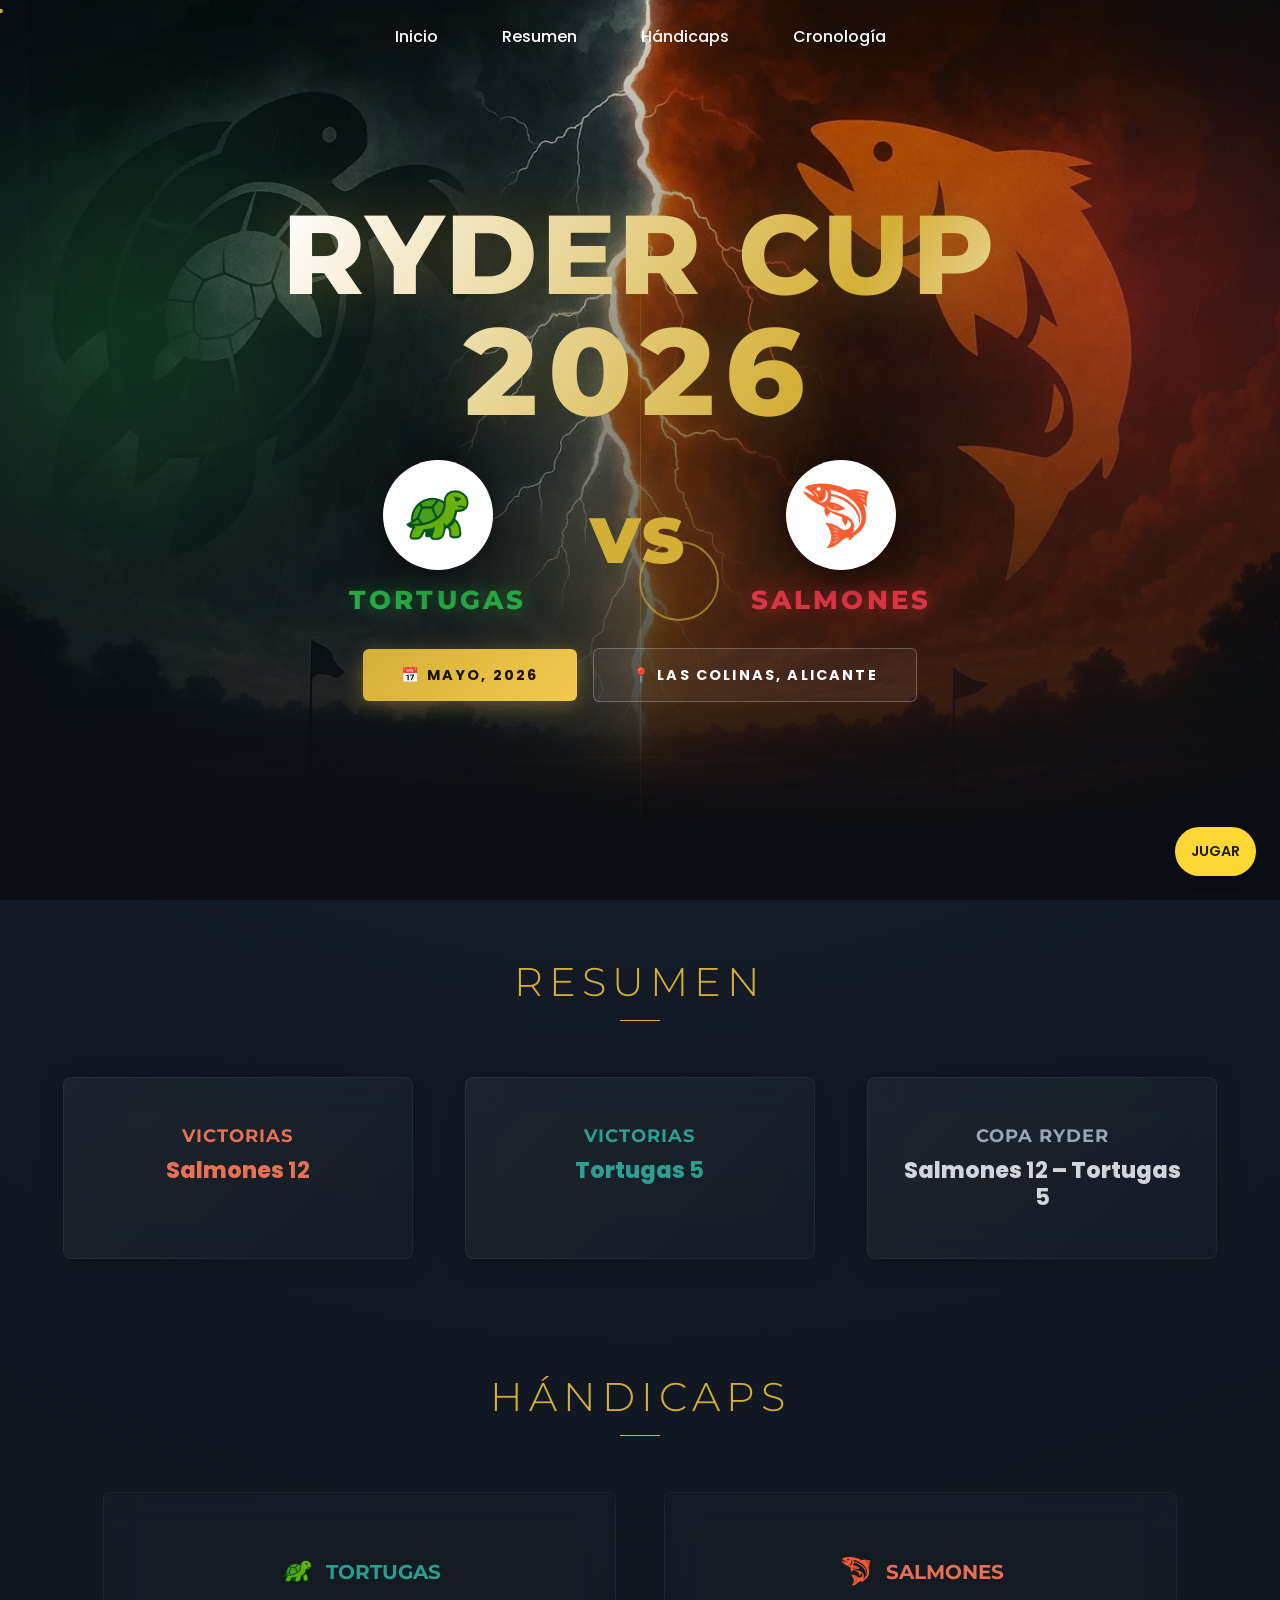
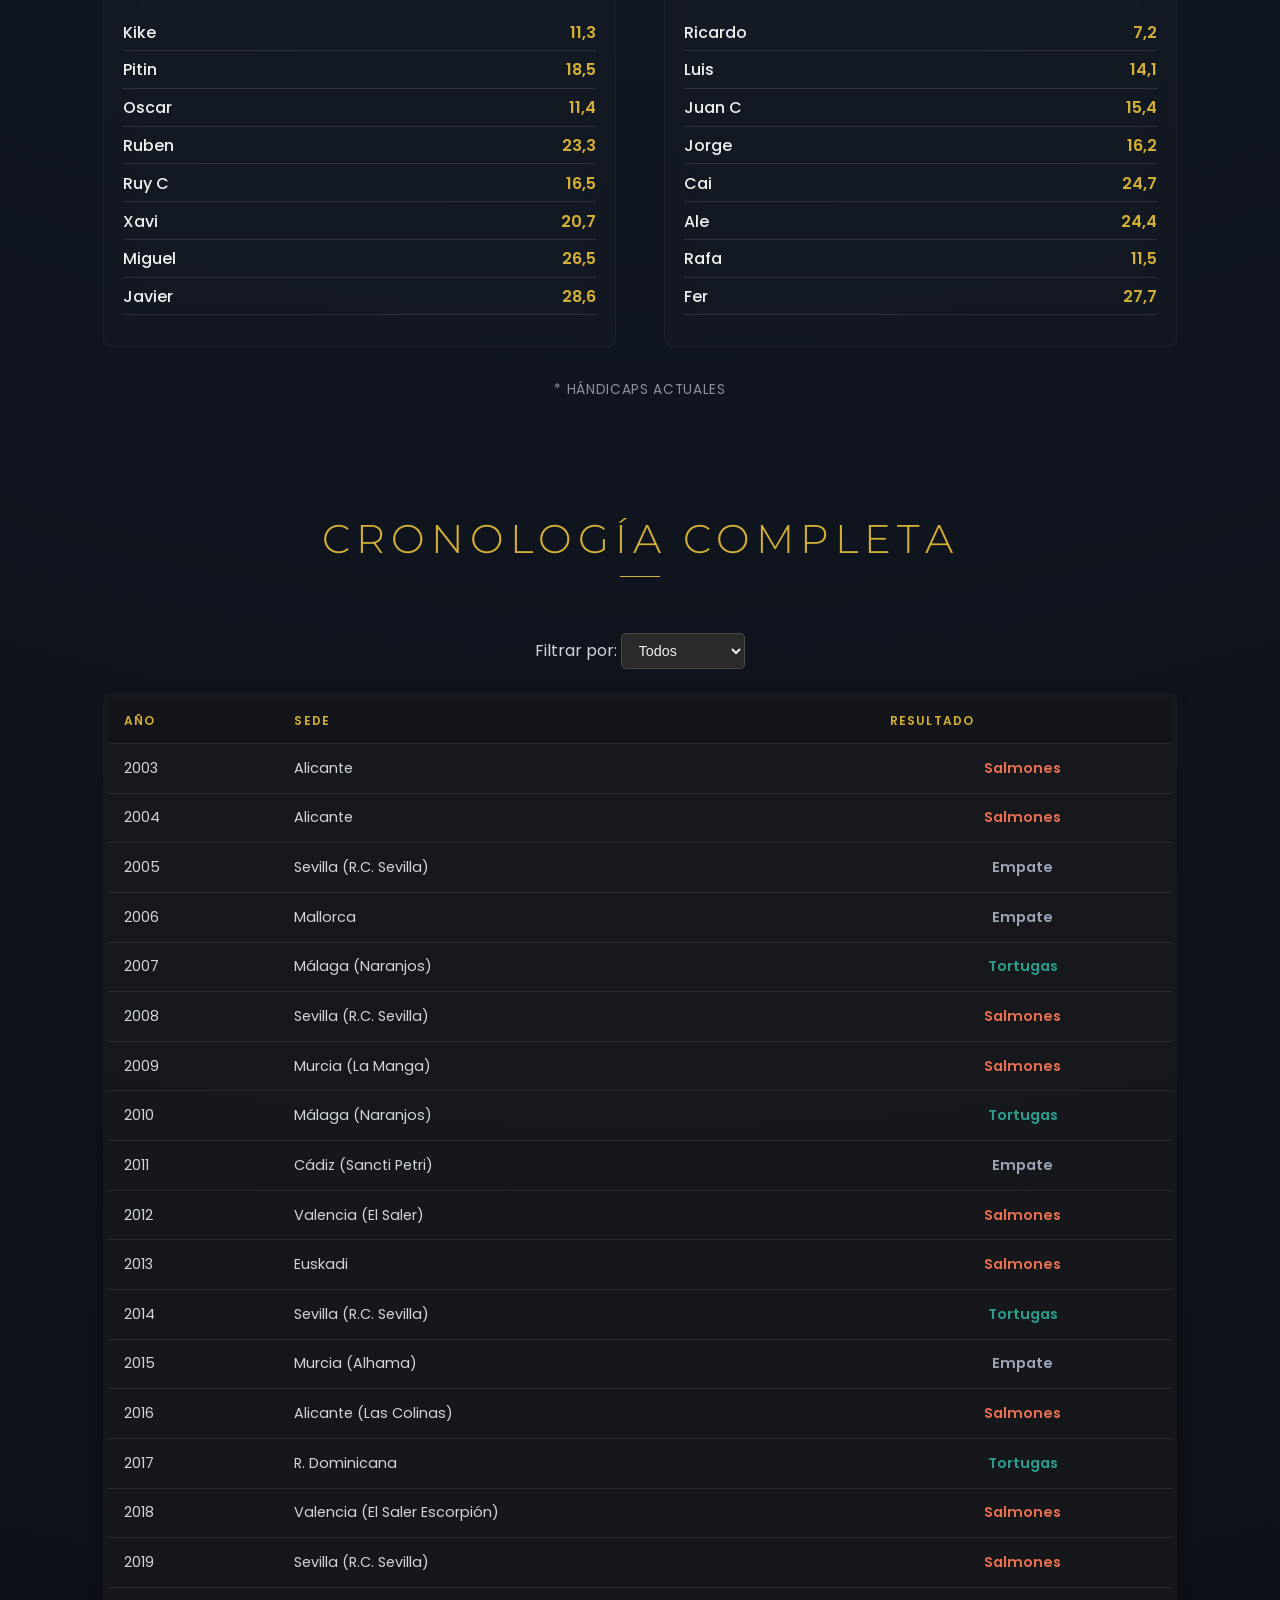
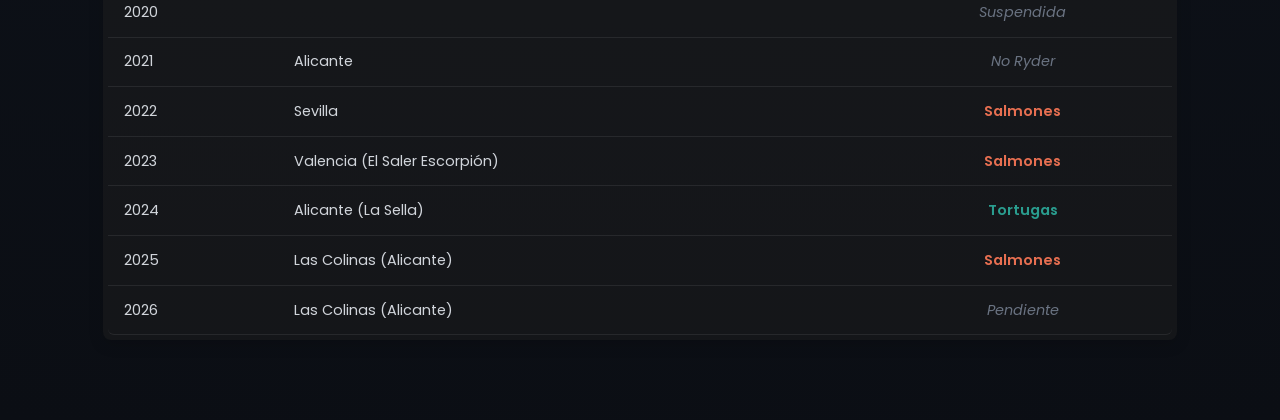
==== commit 955d390b: "2" ====
--- a/index.html
+++ b/index.html
@@ -75,12 +75,8 @@
     </div>
 
     <!-- Scroll indicator -->
-    <div class="hero-scroll-cue anim-fade-up" style="--delay:1.5s;">
-      <div class="hero-scroll-mouse">
-        <div class="hero-scroll-wheel"></div>
-      </div>
-      <span>Scroll</span>
-    </div>
+
+
 
   </section>
 
--- a/style.css
+++ b/style.css
@@ -336,6 +336,9 @@
   width: clamp(60px, 10vw, 110px);
   height: clamp(60px, 10vw, 110px);
   object-fit: contain;
+  background-color: #fff;
+  border-radius: 50%;
+  padding: 10px;
   filter: drop-shadow(0 4px 20px rgba(0,0,0,0.6));
 }
 .hero-team--tortugas .hero-team-logo {
